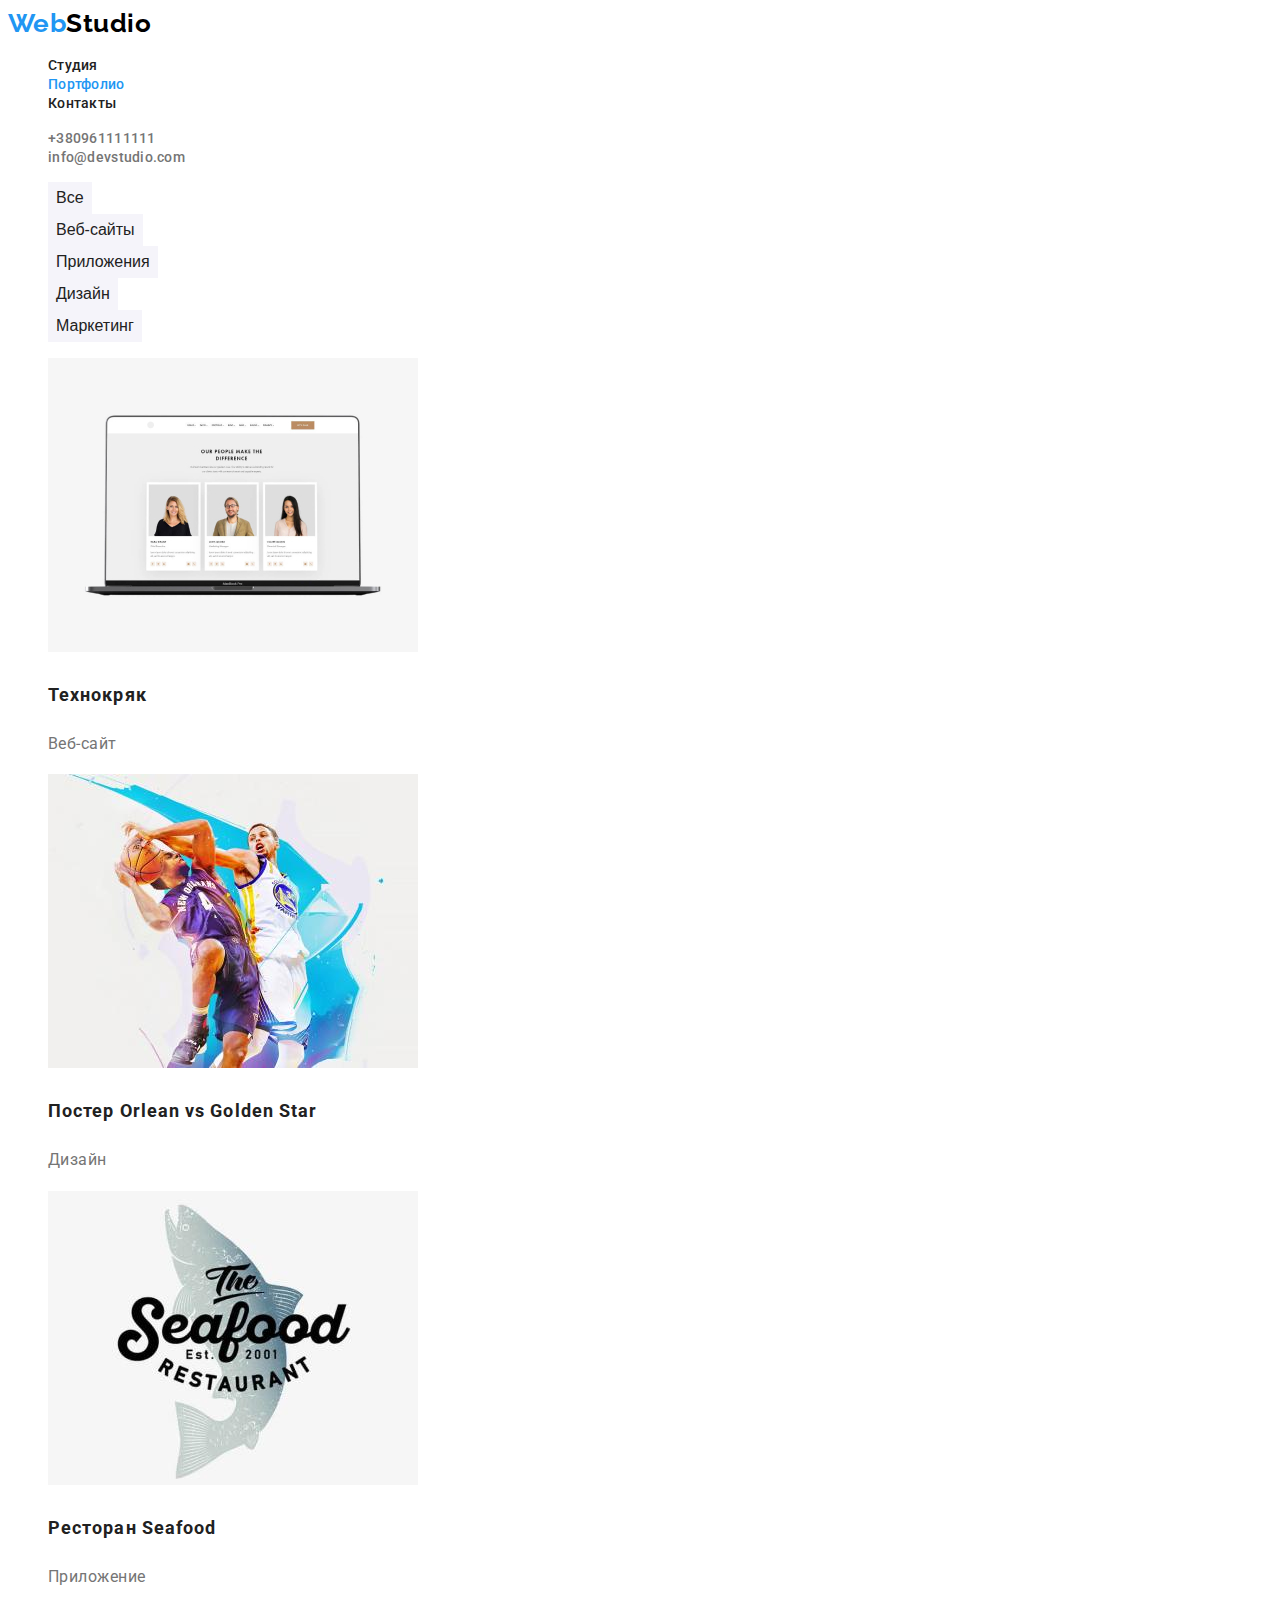
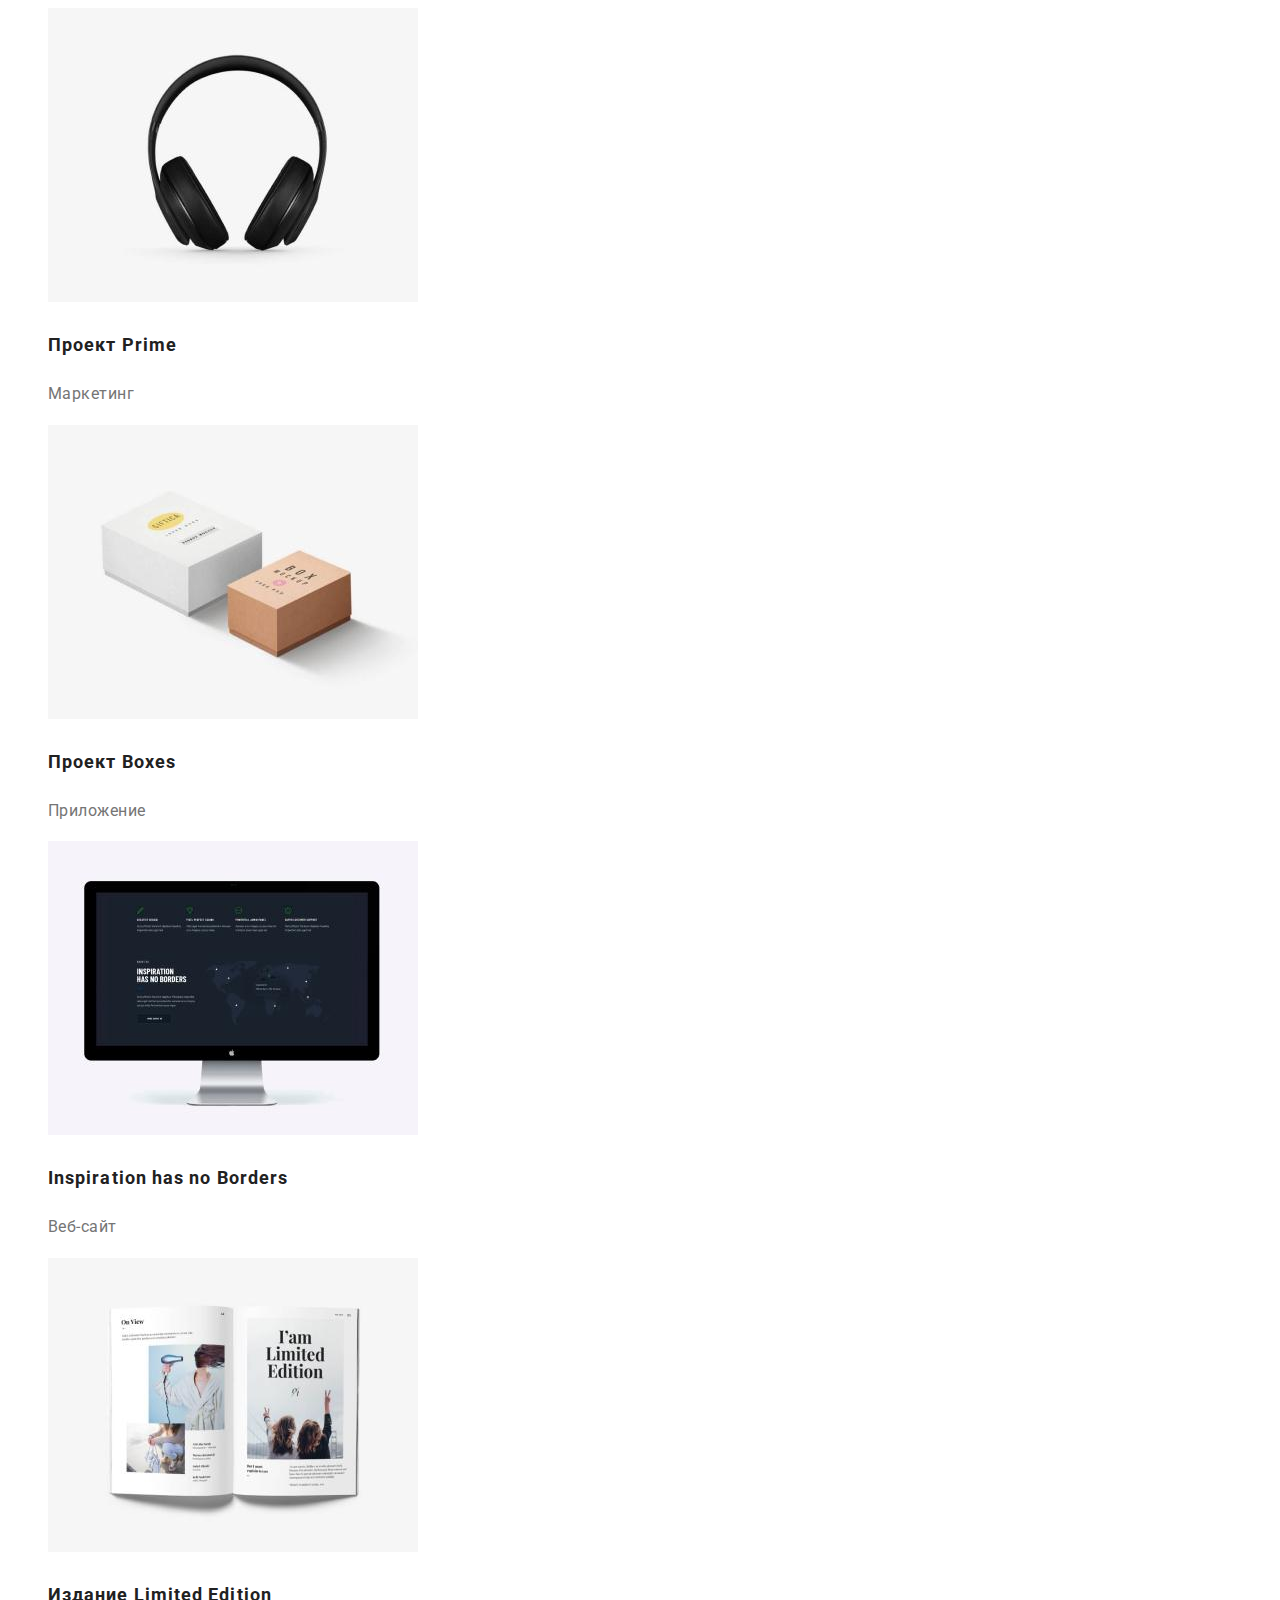
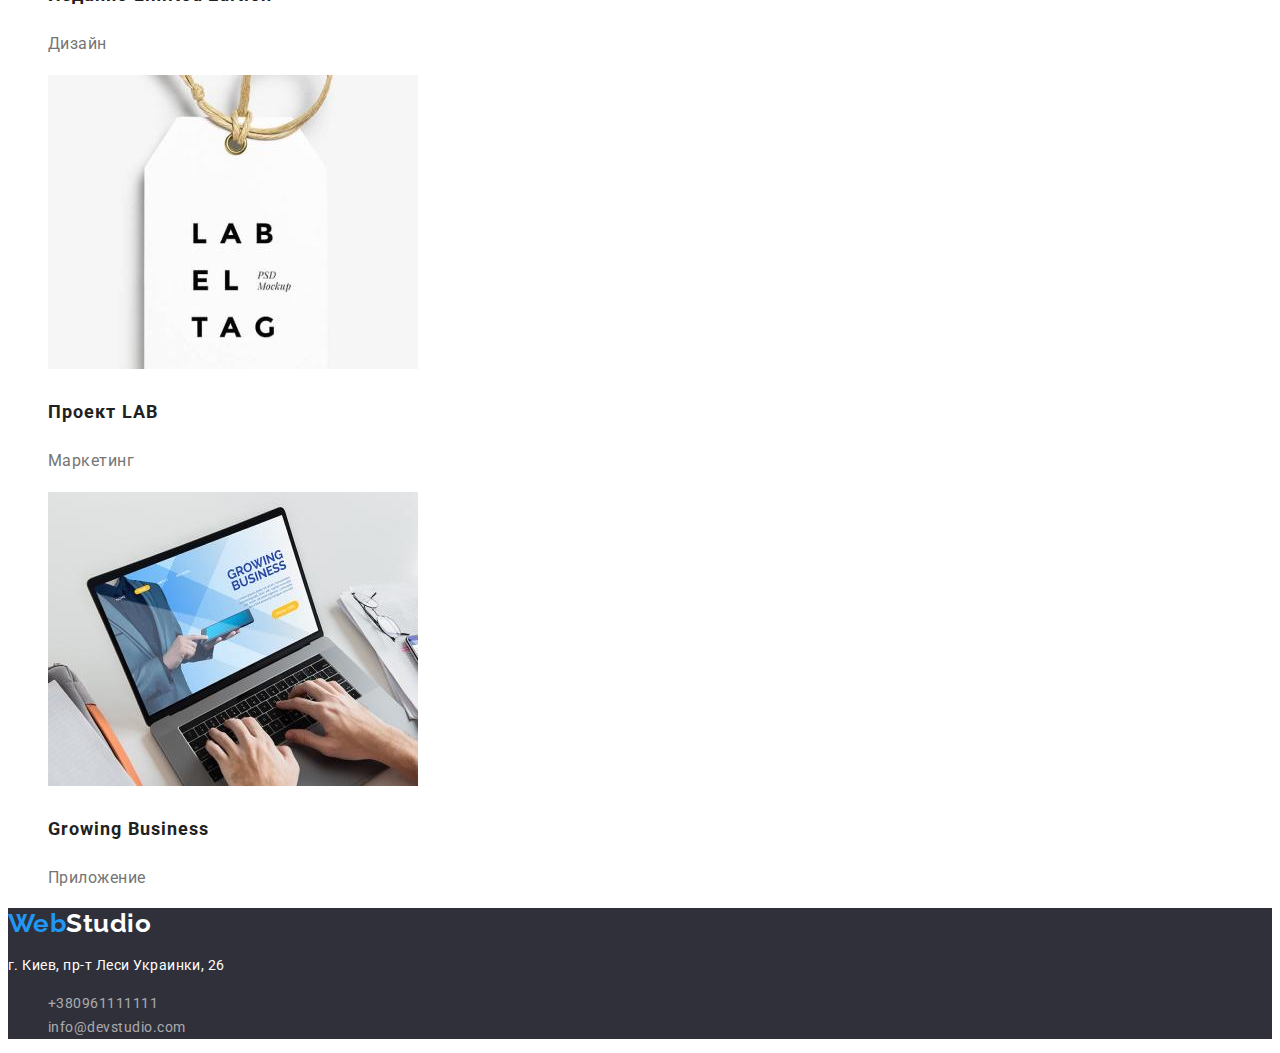
==== portfolio.html @ bb4742ef "Добавляет разметку и стили" ====
<!DOCTYPE html>
<html lang="ru">

<head>
    <meta charset="UTF-8">
    <meta http-equiv="X-UA-Compatible" content="IE=edge">
    <meta name="viewport" content="width=device-width, initial-scale=1.0">
    <title>Portfolio</title>
    <link rel="stylesheet" href="./css/styles.css">
    <link href="https://fonts.googleapis.com/css2?family=Raleway:wght@700&family=Roboto:wght@400;500;700;900&display=swap"
        rel="stylesheet">
</head>

<body>
    <!-- Шапка сайта -->
<header>
    <nav>
        <a href="./index.html" class="logo">Web<span class="header-logo">Studio</span></a>

        <ul class="site-nav">
            <li><a href="./index.html" class="link">Студия</a></li>
            <li><a href="./portfolio.html" class="link current">Портфолио</a></li>
            <li><a href="" class="link">Контакты</a></li>
        </ul>
    </nav>

    <ul class="header-contacts">
        <li><a href="tel:+380961111111" class="link">+380961111111</a></li>
        <li><a href="mailto:info@devstudio.com" class="link">info@devstudio.com</a></li>
    </ul>
</header>

    <!-- Основной материал -->
    <main>
<section>
    <h1 class="section-title visually-hidden">Портфолио</h1>
    <!--Фильтр-->
    <ul>
        <li><button type="button" class="button">Все</button></li>
        <li><button type="button" class="button">Веб-сайты</button></li>
        <li><button type="button" class="button">Приложения</button></li>
        <li><button type="button" class="button">Дизайн</button></li>
        <li><button type="button" class="button">Маркетинг</button></li>
    </ul>

    <!--Карточки-->
    <ul class="cards">
        <li>
            <a href="">
                <img src="./images/portfolio/img1.jpg" alt="Сайт на мониторе" width="370" height="294">
                <h2 class="card-title">Технокряк</h2>
                <p>Веб-сайт</p>
             </a>
        </li>
        <li>
            <a href="">
                <img src="./images/portfolio/img2.jpg" alt="Постер с баскетболистами" width="370" height="294">
                <h2 class="card-title">Постер <span lang="en">Orlean vs Golden Star</span></h2>
                <p>Дизайн</p>
                </li>
            </a>                
        <li>
            <a href="">               
                <img src="./images/portfolio/img3.jpg" alt="Логотип ресторана" width="370" height="294">
                <h2 class="card-title">Ресторан <span lang="en">Seafood</span></h2>
                <p>Приложение</p>
            </a>         
        </li>
        <li>
            <a href="">              
                <img src="./images/portfolio/img4.jpg" alt="Наушники" width="370" height="294">
                <h2 class="card-title">Проект <span lang="en">Prime</span></h2>
                <p>Маркетинг</p>
            </a>              
        </li>
        <li>
            <a href="">              
                <img src="./images/portfolio/img5.jpg" alt="Упаковочные коробки" width="370" height="294">
                <h2 class="card-title">Проект <span lang="en">Boxes</span></h2>
                <p>Приложение</p>
            </a>              
        </li>
        <li>
            <a href="">              
                <img src="./images/portfolio/img6.jpg" alt="Монитор компьютера" width="370" height="294">
                <h2 class="card-title" lang="en">Inspiration has no Borders</h2>
                <p>Веб-сайт</p>
            </a>           
        </li>
        <li>
            <a href="">              
                <img src="./images/portfolio/img7.jpg" alt="Разворот журнала" width="370" height="294">
                <h2 class="card-title">Издание <span lang="en">Limited Edition</span></h2>
                <p>Дизайн</p>
            </a>       
        </li>
        <li>
            <a href="">             
                <img src="./images/portfolio/img8.jpg" alt="Ярлык" width="370" height="294">
                <h2 class="card-title">Проект <span lang="en">LAB</span></h2>
                <p>Маркетинг</p>
            </a>         
        </li>
        <li>
            <a href="">              
                <img src="./images/portfolio/img9.jpg" alt="Работа в приложении" width="370" height="294">
                <h2 class="card-title" lang="en">Growing Business</h2>
                <p>Приложение</p>
            </a>               
        </li>
    </ul>

</section>
    </main>

    <!-- Подвал -->
    <footer class="footer">
        <a href="./index.html" class="logo">Web<span class="footer-logo">Studio</span></a>
        <address class="home">
            <p>г. Киев, пр-т Леси Украинки, 26</p>
            <ul class="footer-contacts">
                <li><a href="tel:+380961111111" class="link">+380961111111</a></li>
                <li><a href="mailto:info@devstudio.com" class="link">info@devstudio.com</a></li>
            </ul>
        </address>
    </footer>
    </body>
    
    </html>
---- css/styles.css ----
:root {
  --primary-text-color: #757575;
  --title-text-color: #212121;
  --accent-color: #2196f3;
  --additional-bgc: #f5f4fa;
  --primary-bgc: #ffffff;
  --alternative-bgc: #2f303a;
}

/* цвет основного текста: #757575;*/
/* вторичный цвет текста: #212121; */
/* акцент #2196F3;*/
/* ссылки в футере: rgba(255, 255, 255, 0.6); */
/* фон героя и футера: #2F303A; */
/* фон команды: #F5F4FA; */

body {
  background-color: var(--primary-bgc);
  color: var(--primary-text-color);
  font-family: Roboto, sans-serif;
  letter-spacing: 0.03em;
}

ul {
  list-style: none;
}

.link {
  text-decoration: none;
}

address {
    font-style: normal;
}

.visually-hidden {
    position: absolute !important;
    clip: rect(1px 1px 1px 1px);
    clip: rect(1px 1px 1px 1px);
    padding: 0 !important;
    border: 0 !important;
    height: 1px !important;
    width: 1px !important;
    overflow: hidden;
}

/* Логотип */

.logo {
  color: var(--accent-color);
  font-family: Raleway, sans-serif;
  font-weight: 700;
  font-size: 26px;
  line-height: 1.2;
  text-decoration: none
}
.header-logo {
  color: #000000;
}
.footer-logo {
  color: #ffffff;
}

/*  Навигация по сайту */

.site-nav .link {
  color: var(--title-text-color);
  letter-spacing: 0.02em;
  font-weight: 500;
  font-size: 14px;
  line-height: 1.14;
}

.site-nav .link:hover,
.site-nav .link:focus {
  color: var(--accent-color);
}

.site-nav .link.current {
  color: var(--accent-color);
}

.header-contacts .link {
  color: var(--primary-text-color);
  letter-spacing: 0.02em;
  font-weight: 500;
  font-size: 14px;
  line-height: 1.14;
}

.header-contacts .link:hover,
.header-contacts .link:focus {
  color: var(--accent-color);
}

.section-title {
  color: var(--title-text-color);
  font-weight: 700;
  font-size: 36px;
  line-height: 1.16;
  text-align: center;
}

/* Герой */

.section-hero {
  background-color: var(--alternative-bgc);
  color: #ffffff;
}
.hero-title {
  color: #ffffff;
  letter-spacing: 0.06em;
  font-weight: 900;
  font-size: 44px;
  line-height: 1.36;
  text-align: center;
  text-transform: uppercase;
}

.order {
  background-color: var(--accent-color);
  color: var(--primary-bgc);
  letter-spacing: 0.06em;
  font-weight: 700;
  font-size: 16px;
  line-height: 1.8;
  text-align: center;
}

.order:hover,
.order:focus {
  background-color: #188ce8;
}

/* Особенности */
.part-title {
  color: var(--title-text-color);
  font-weight: 700;
  font-size: 14px;
  line-height: 1.14;
  text-transform: uppercase;
}
.section-features {
  font-size: 14px;
  line-height: 1.71;
}

/* Сотрудники */
.section-team {
  background-color: var(--additional-bgc);
  font-size: 16px;
  line-height: 1.18;
}
.team-title {
  color: var(--title-text-color);
  font-weight: 500;
  font-size: 16px;
}

/* Фильтр в Портфолио */
.button {
  background-color: var(--additional-bgc);
  color: var(--title-text-color);
  border-color: transparent;
  font-weight: 500;
  font-size: 16px;
  line-height: 1.62;
  cursor: pointer;
}

.button:hover,
.button:focus {
  background-color: var(--accent-color);
  color: var(--primary-bgc);
}

/* Карточки */

.cards a {
  color: var(--primary-text-color);
  font-size: 16px;
  line-height: 1.87;
   text-decoration: none
}

.card-title {
  color: var(--title-text-color);
  letter-spacing: 0.06em;
  font-weight: 700;
  font-size: 18px;
  line-height: 2;
}

/* Подвал */
.footer {
  background-color: var(--alternative-bgc);
  color: #ffffff;
}
.footer-contacts .link {
  color: rgba(255, 255, 255, 0.6);
}

.footer-contacts .link:hover,
.footer-contacts .link:focus {
  color: var(--accent-color);
}

.home {
  font-style: normal;
  font-size: 14px;
  line-height: 1.71;
}
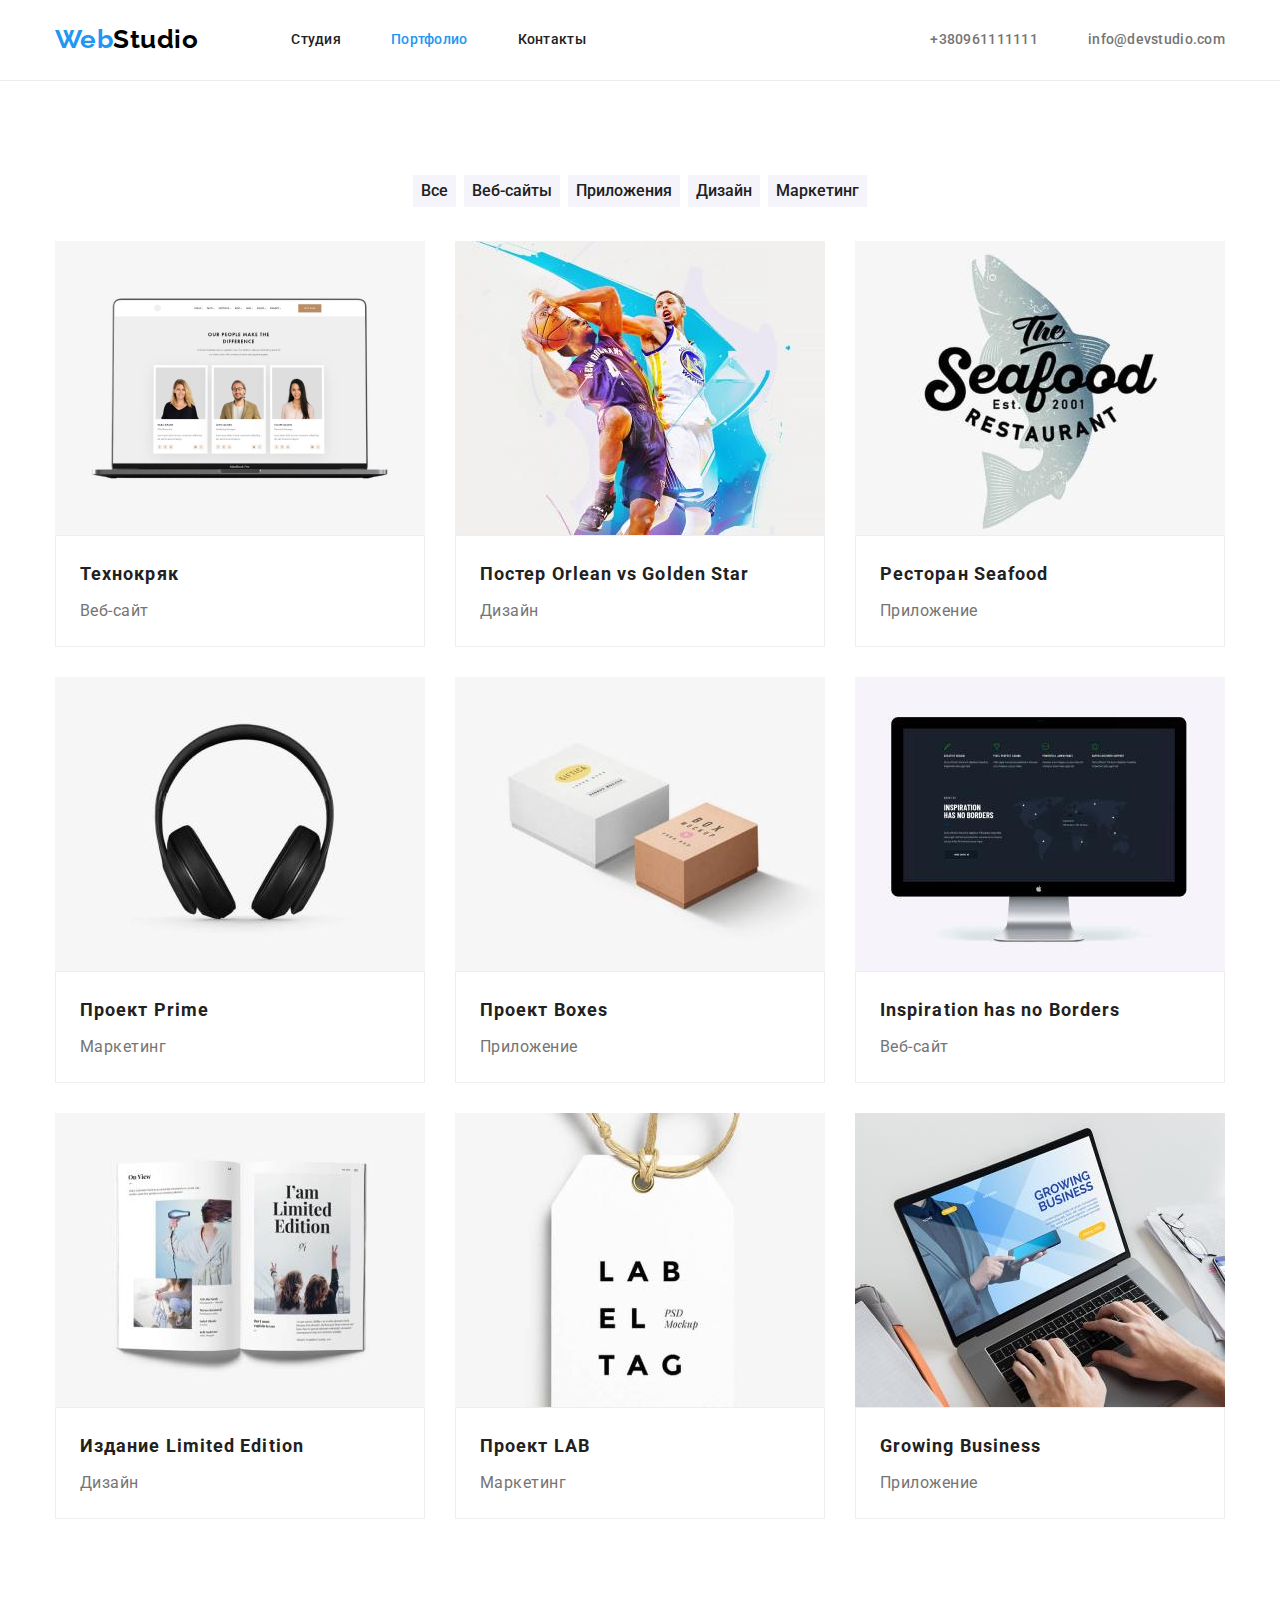
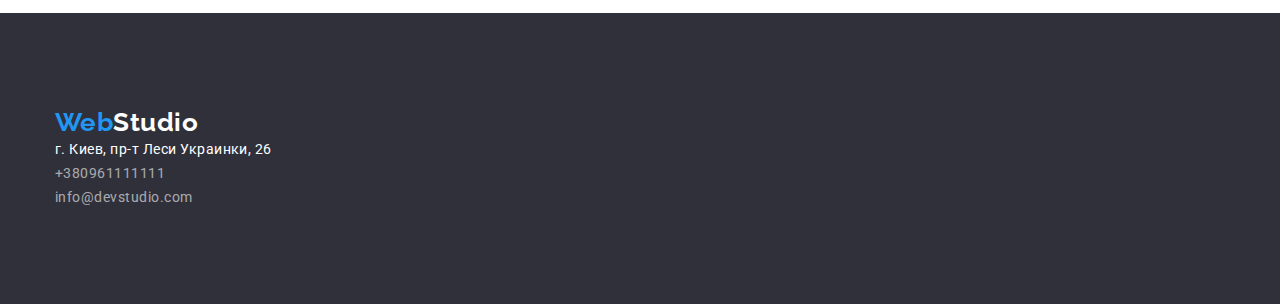
==== commit 9a08e19f: "Добавляет позиционирование" ====
--- a/portfolio.html
+++ b/portfolio.html
@@ -6,123 +6,149 @@
     <meta http-equiv="X-UA-Compatible" content="IE=edge">
     <meta name="viewport" content="width=device-width, initial-scale=1.0">
     <title>Portfolio</title>
-    <link rel="stylesheet" href="./css/styles.css">
     <link href="https://fonts.googleapis.com/css2?family=Raleway:wght@700&family=Roboto:wght@400;500;700;900&display=swap"
         rel="stylesheet">
+     <link rel="stylesheet" href="https://cdnjs.cloudflare.com/ajax/libs/modern-normalize/1.0.0/modern-normalize.min.css" />
+    <link rel="stylesheet" href="./css/styles.css">
 </head>
 
 <body>
     <!-- Шапка сайта -->
-<header>
-    <nav>
-        <a href="./index.html" class="logo">Web<span class="header-logo">Studio</span></a>
+<header class="page-header">
+    <div class="main-nav">
+        <nav class="site-nav">
+            <a href="./index.html" class="logo">Web<span class="header-logo">Studio</span></a>
 
-        <ul class="site-nav">
-            <li><a href="./index.html" class="link">Студия</a></li>
-            <li><a href="./portfolio.html" class="link current">Портфолио</a></li>
-            <li><a href="" class="link">Контакты</a></li>
+            <ul class="list site-nav">
+                <li class="item"><a href="./index.html" class="link">Студия</a></li>
+                <li class="item"><a href="./portfolio.html" class="link current">Портфолио</a></li>
+                <li class="item"><a href="" class="link">Контакты</a></li>
+            </ul>
+        </nav>
+
+        <ul class="list header-contacts">
+            <li class="item"><a href="tel:+380961111111" class="link">+380961111111</a></li>
+            <li class="item"><a href="mailto:info@devstudio.com" class="link">info@devstudio.com</a></li>
         </ul>
-    </nav>
-
-    <ul class="header-contacts">
-        <li><a href="tel:+380961111111" class="link">+380961111111</a></li>
-        <li><a href="mailto:info@devstudio.com" class="link">info@devstudio.com</a></li>
-    </ul>
+    </div>
 </header>
 
     <!-- Основной материал -->
     <main>
 <section>
+    <div class="conteiner portfolio">
     <h1 class="section-title visually-hidden">Портфолио</h1>
     <!--Фильтр-->
-    <ul>
-        <li><button type="button" class="button">Все</button></li>
-        <li><button type="button" class="button">Веб-сайты</button></li>
-        <li><button type="button" class="button">Приложения</button></li>
-        <li><button type="button" class="button">Дизайн</button></li>
-        <li><button type="button" class="button">Маркетинг</button></li>
+    <div class="filtrs">
+    <ul class="filtrs-list">
+        <li class="item"><button type="button" class="button">Все</button></li>
+        <li class="item"><button type="button" class="button">Веб-сайты</button></li>
+        <li class="item"><button type="button" class="button">Приложения</button></li>
+        <li class="item"><button type="button" class="button">Дизайн</button></li>
+        <li class="item"><button type="button" class="button">Маркетинг</button></li>
     </ul>
+    </div>
 
     <!--Карточки-->
     <ul class="cards">
-        <li>
+        <li class="item">
             <a href="">
                 <img src="./images/portfolio/img1.jpg" alt="Сайт на мониторе" width="370" height="294">
+                <div class="description">
                 <h2 class="card-title">Технокряк</h2>
                 <p>Веб-сайт</p>
+                </div>
              </a>
         </li>
-        <li>
+        <li class="item">
             <a href="">
                 <img src="./images/portfolio/img2.jpg" alt="Постер с баскетболистами" width="370" height="294">
+                <div class="description">
                 <h2 class="card-title">Постер <span lang="en">Orlean vs Golden Star</span></h2>
                 <p>Дизайн</p>
-                </li>
-            </a>                
-        <li>
+                </div>
+            </a>  
+        </li>
+        <li class="item">
             <a href="">               
                 <img src="./images/portfolio/img3.jpg" alt="Логотип ресторана" width="370" height="294">
+                <div class="description">
                 <h2 class="card-title">Ресторан <span lang="en">Seafood</span></h2>
                 <p>Приложение</p>
+                </div>
             </a>         
         </li>
-        <li>
+        <li class="item">
             <a href="">              
                 <img src="./images/portfolio/img4.jpg" alt="Наушники" width="370" height="294">
+                <div class="description">
                 <h2 class="card-title">Проект <span lang="en">Prime</span></h2>
                 <p>Маркетинг</p>
+                </div>
             </a>              
         </li>
-        <li>
+        <li class="item">
             <a href="">              
                 <img src="./images/portfolio/img5.jpg" alt="Упаковочные коробки" width="370" height="294">
+                <div class="description">
                 <h2 class="card-title">Проект <span lang="en">Boxes</span></h2>
                 <p>Приложение</p>
+                </div>
             </a>              
         </li>
-        <li>
+        <li class="item">
             <a href="">              
                 <img src="./images/portfolio/img6.jpg" alt="Монитор компьютера" width="370" height="294">
+                <div class="description">
                 <h2 class="card-title" lang="en">Inspiration has no Borders</h2>
                 <p>Веб-сайт</p>
+                </div>
             </a>           
         </li>
-        <li>
+        <li class="item">
             <a href="">              
                 <img src="./images/portfolio/img7.jpg" alt="Разворот журнала" width="370" height="294">
+                <div class="description">
                 <h2 class="card-title">Издание <span lang="en">Limited Edition</span></h2>
                 <p>Дизайн</p>
+                </div>
             </a>       
         </li>
-        <li>
+        <li class="item">
             <a href="">             
                 <img src="./images/portfolio/img8.jpg" alt="Ярлык" width="370" height="294">
+                <div class="description">
                 <h2 class="card-title">Проект <span lang="en">LAB</span></h2>
                 <p>Маркетинг</p>
+                </div>
             </a>         
         </li>
-        <li>
+        <li class="item">
             <a href="">              
                 <img src="./images/portfolio/img9.jpg" alt="Работа в приложении" width="370" height="294">
+                <div class="description">
                 <h2 class="card-title" lang="en">Growing Business</h2>
                 <p>Приложение</p>
+                </div>
             </a>               
         </li>
     </ul>
-
+</div>
 </section>
     </main>
 
     <!-- Подвал -->
     <footer class="footer">
-        <a href="./index.html" class="logo">Web<span class="footer-logo">Studio</span></a>
-        <address class="home">
-            <p>г. Киев, пр-т Леси Украинки, 26</p>
-            <ul class="footer-contacts">
-                <li><a href="tel:+380961111111" class="link">+380961111111</a></li>
-                <li><a href="mailto:info@devstudio.com" class="link">info@devstudio.com</a></li>
-            </ul>
-        </address>
+        <div class="conteiner">
+            <a href="./index.html" class="logo">Web<span class="footer-logo">Studio</span></a>
+            <address class="home">
+                <p>г. Киев, пр-т Леси Украинки, 26</p>
+                <ul class="footer-contacts">
+                    <li><a href="tel:+380961111111" class="link">+380961111111</a></li>
+                    <li><a href="mailto:info@devstudio.com" class="link">info@devstudio.com</a></li>
+                </ul>
+            </address>
+        </div>
     </footer>
     </body>
     
--- a/css/styles.css
+++ b/css/styles.css
@@ -1,18 +1,19 @@
-:root {
-  --primary-text-color: #757575;
-  --title-text-color: #212121;
-  --accent-color: #2196f3;
-  --additional-bgc: #f5f4fa;
-  --primary-bgc: #ffffff;
-  --alternative-bgc: #2f303a;
-}
-
-/* цвет основного текста: #757575;*/
-/* вторичный цвет текста: #212121; */
-/* акцент #2196F3;*/
-/* ссылки в футере: rgba(255, 255, 255, 0.6); */
-/* фон героя и футера: #2F303A; */
-/* фон команды: #F5F4FA; */
+/* Утилиты */
+html {
+  box-sizing: border-box;
+}
+
+*,
+*::after,
+*::before {
+  box-sizing: inherit;
+}
+
+img {
+  display: block;
+  max-width: 100%;
+  height: auto;
+}
 
 body {
   background-color: var(--primary-bgc);
@@ -23,6 +24,13 @@
 
 ul {
   list-style: none;
+  padding: 0;
+  margin: 0;
+}
+
+p{
+  padding: 0;
+  margin: 0;
 }
 
 .link {
@@ -44,9 +52,41 @@
     overflow: hidden;
 }
 
+h3 {
+  margin: 0px;
+}
+
+/* цвет основного текста: #757575;*/
+/* вторичный цвет текста: #212121; */
+/* акцент #2196F3;*/
+/* ссылки в футере: rgba(255, 255, 255, 0.6); */
+/* фон героя и футера: #2F303A; */
+/* фон команды: #F5F4FA; */
+
+:root {
+  --primary-text-color: #757575;
+  --title-text-color: #212121;
+  --accent-color: #2196f3;
+  --additional-bgc: #f5f4fa;
+  --primary-bgc: #ffffff;
+  --alternative-bgc: #2f303a;
+}
+
+.conteiner {
+  width: 1200px;
+  margin-left: auto;
+  margin-right: auto;
+  padding-left: 15px;
+  padding-right: 15px;
+  padding-top: 94px;
+  padding-bottom: 94px;
+}
+
 /* Логотип */
 
 .logo {
+margin-right: 93px;
+
   color: var(--accent-color);
   font-family: Raleway, sans-serif;
   font-weight: 700;
@@ -63,7 +103,26 @@
 
 /*  Навигация по сайту */
 
-.site-nav .link {
+.page-header {
+  border-bottom: 1px solid #ececec;
+}
+
+.main-nav {
+  display: flex;
+  justify-content: space-between;
+  width: 1200px;
+  margin-left: auto;
+  margin-right: auto;
+  padding-left: 15px;
+  padding-right: 15px;
+}
+
+.site-nav .link,
+.header-contacts .link {
+  display: block;
+  padding-top: 32px;
+  padding-bottom: 32px;
+
   color: var(--title-text-color);
   letter-spacing: 0.02em;
   font-weight: 500;
@@ -71,6 +130,10 @@
   line-height: 1.14;
 }
 
+.header-contacts .link {
+  color: var(--primary-text-color);
+}
+
 .site-nav .link:hover,
 .site-nav .link:focus {
   color: var(--accent-color);
@@ -80,17 +143,23 @@
   color: var(--accent-color);
 }
 
-.header-contacts .link {
-  color: var(--primary-text-color);
-  letter-spacing: 0.02em;
-  font-weight: 500;
-  font-size: 14px;
-  line-height: 1.14;
-}
-
 .header-contacts .link:hover,
 .header-contacts .link:focus {
   color: var(--accent-color);
+}
+
+.site-nav,
+.header-contacts {
+  display: flex;
+  align-items: center;
+}
+
+.site-nav .item:not(:last-child) {
+  margin-right: 50px;
+}
+
+.header-contacts .item + .item {
+  margin-left: 50px;
 }
 
 .section-title {
@@ -99,6 +168,8 @@
   font-size: 36px;
   line-height: 1.16;
   text-align: center;
+  margin-top: 0px;
+  margin-bottom: 50px;
 }
 
 /* Герой */
@@ -106,6 +177,9 @@
 .section-hero {
   background-color: var(--alternative-bgc);
   color: #ffffff;
+  /* height: 600px;
+  padding: 200px; */
+  text-align: center;
 }
 .hero-title {
   color: #ffffff;
@@ -113,8 +187,9 @@
   font-weight: 900;
   font-size: 44px;
   line-height: 1.36;
-  text-align: center;
   text-transform: uppercase;
+  margin-top: 0;
+  margin-bottom: 30px;
 }
 
 .order {
@@ -125,6 +200,13 @@
   font-size: 16px;
   line-height: 1.8;
   text-align: center;
+
+  display: inline-block;
+  min-width: 200px;
+  height: 50px;
+  padding: 10px;
+  border-radius: 4px;
+  border: 0;
 }
 
 .order:hover,
@@ -134,17 +216,44 @@
 
 /* Особенности */
 .part-title {
+  margin-top: 0px;
+  margin-bottom: 10px;
+
   color: var(--title-text-color);
   font-weight: 700;
   font-size: 14px;
   line-height: 1.14;
   text-transform: uppercase;
+  
 }
 .section-features {
   font-size: 14px;
   line-height: 1.71;
 }
 
+.section-features .conteiner {
+  padding-bottom: 0px;
+}
+
+.features-list {
+  display: flex;
+}
+
+.features-list .item:not(:last-child) {
+  margin-right: 30px;
+}
+
+/* Деятельность */
+
+.gallery-list {
+  display: flex;
+  justify-content: center;
+}
+
+.gallery-list .item:not(:last-child) {
+  margin-right: 30px;
+}
+
 /* Сотрудники */
 .section-team {
   background-color: var(--additional-bgc);
@@ -152,12 +261,43 @@
   line-height: 1.18;
 }
 .team-title {
+  margin-bottom: 10px;
   color: var(--title-text-color);
   font-weight: 500;
   font-size: 16px;
 }
 
+.team-list .item {
+  background-color: var(--primary-bgc);
+  border-radius: 0px 0px 4px 4px;
+}
+
+.team-list .item .description {
+  text-align: center;
+  padding-top: 30px;
+  padding-bottom: 30px;
+}
+
+.team-list {
+  display: flex;
+  justify-content: center;
+}
+
+.team-list .item:not(:last-child) {
+  margin-right: 30px;
+}
+
 /* Фильтр в Портфолио */
+.filtrs-list {
+  display: flex;
+  justify-content: center;
+  margin-bottom: 34px;
+}
+
+.filtrs-list .item + .item {
+  margin-left: 8px;
+}
+
 .button {
   background-color: var(--additional-bgc);
   color: var(--title-text-color);
@@ -175,12 +315,15 @@
 }
 
 /* Карточки */
+.conteiner.portfolio {
+  /* background-color: teal; */
+}
 
 .cards a {
   color: var(--primary-text-color);
   font-size: 16px;
   line-height: 1.87;
-   text-decoration: none
+  text-decoration: none
 }
 
 .card-title {
@@ -189,6 +332,31 @@
   font-weight: 700;
   font-size: 18px;
   line-height: 2;
+  margin-top: 0px;
+  margin-bottom: 4px;
+}
+
+.cards {
+  display: flex;
+  flex-wrap: wrap;
+}
+
+.cards .item {
+  /* background-color: thistle; */
+  margin-right: 30px;
+  margin-bottom: 30px;
+}
+.cards .item:nth-last-child(-n + 3) {
+  margin-bottom: 0px;
+}
+
+.cards .item:nth-child(3n) {
+  margin-right: 0px;
+}
+
+.cards .item .description {
+  padding: 20px 24px;
+  border: 1px solid #EEEEEE;
 }
 
 /* Подвал */
@@ -210,3 +378,21 @@
   font-size: 14px;
   line-height: 1.71;
 }
+
+.footer-conteiner {
+  width: 1200px;
+  margin-left: auto;
+  margin-right: auto;
+  padding-left: 15px;
+  padding-right: 15px;
+  padding-top: 60px;
+  padding-bottom: 60px;
+}
+
+.footer-conteiner .logo {
+  display: block;
+  margin-bottom: 20px;
+}
+.footer-contacts .item {
+  margin-top: 9px;
+}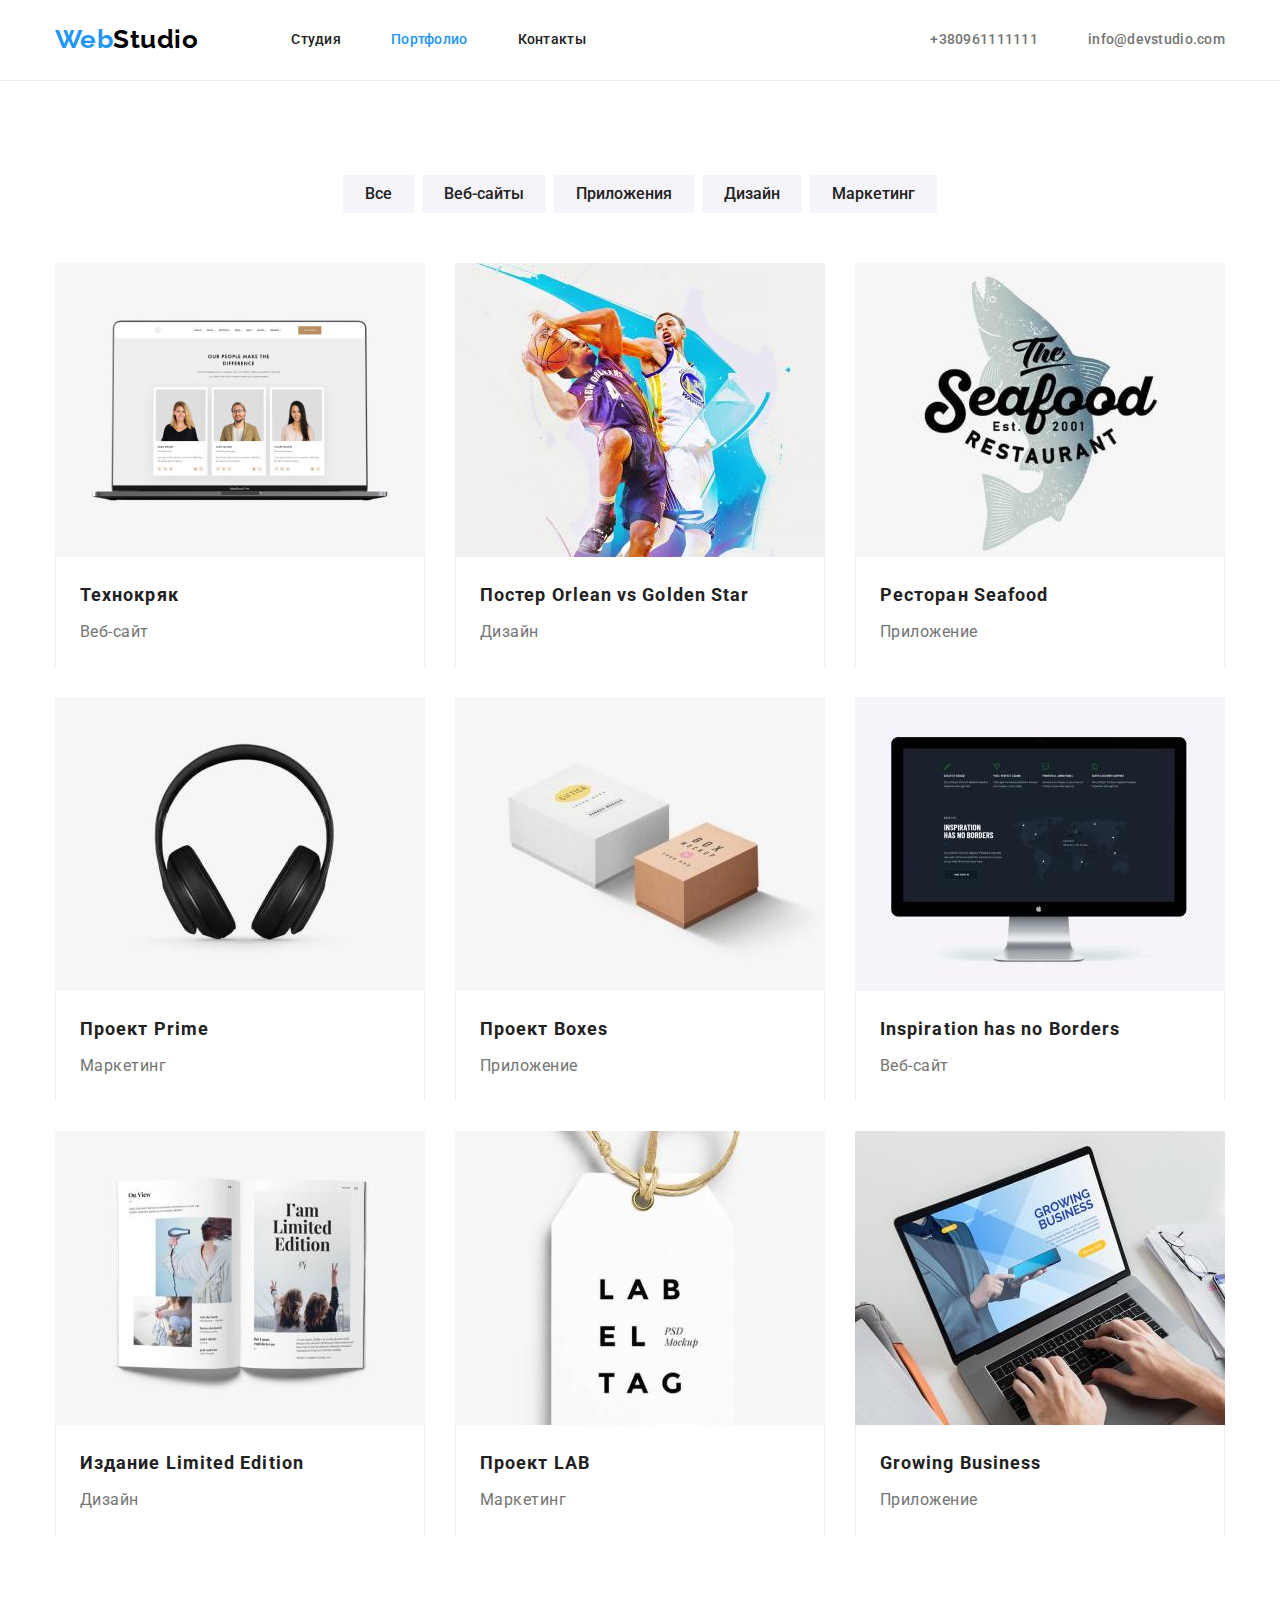
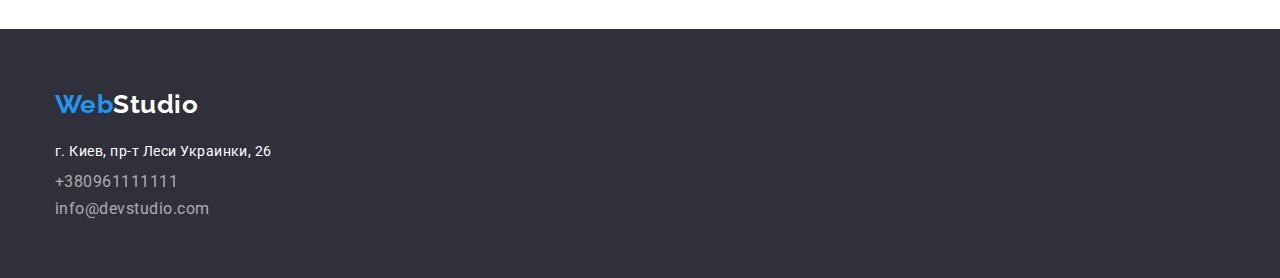
==== commit 7d551afd: "Вносит правки" ====
--- a/portfolio.html
+++ b/portfolio.html
@@ -34,9 +34,9 @@
 </header>
 
     <!-- Основной материал -->
-    <main>
-<section>
-    <div class="conteiner portfolio">
+<main>
+    <section class="section">
+    <div class="conteiner">
     <h1 class="section-title visually-hidden">Портфолио</h1>
     <!--Фильтр-->
     <div class="filtrs">
@@ -138,14 +138,14 @@
     </main>
 
     <!-- Подвал -->
-    <footer class="footer">
+    <footer class="section-footer">
         <div class="conteiner">
             <a href="./index.html" class="logo">Web<span class="footer-logo">Studio</span></a>
-            <address class="home">
-                <p>г. Киев, пр-т Леси Украинки, 26</p>
+            <address>
+                <p class="text">г. Киев, пр-т Леси Украинки, 26</p>
                 <ul class="footer-contacts">
-                    <li><a href="tel:+380961111111" class="link">+380961111111</a></li>
-                    <li><a href="mailto:info@devstudio.com" class="link">info@devstudio.com</a></li>
+                    <li class="item"><a href="tel:+380961111111" class="link">+380961111111</a></li>
+                    <li class="item"><a href="mailto:info@devstudio.com" class="link">info@devstudio.com</a></li>
                 </ul>
             </address>
         </div>
--- a/css/styles.css
+++ b/css/styles.css
@@ -28,7 +28,7 @@
   margin: 0;
 }
 
-p{
+p {
   padding: 0;
   margin: 0;
 }
@@ -38,18 +38,18 @@
 }
 
 address {
-    font-style: normal;
+  font-style: normal;
 }
 
 .visually-hidden {
-    position: absolute !important;
-    clip: rect(1px 1px 1px 1px);
-    clip: rect(1px 1px 1px 1px);
-    padding: 0 !important;
-    border: 0 !important;
-    height: 1px !important;
-    width: 1px !important;
-    overflow: hidden;
+  position: absolute !important;
+  clip: rect(1px 1px 1px 1px);
+  clip: rect(1px 1px 1px 1px);
+  padding: 0 !important;
+  border: 0 !important;
+  height: 1px !important;
+  width: 1px !important;
+  overflow: hidden;
 }
 
 h3 {
@@ -78,6 +78,9 @@
   margin-right: auto;
   padding-left: 15px;
   padding-right: 15px;
+}
+
+.section {
   padding-top: 94px;
   padding-bottom: 94px;
 }
@@ -85,14 +88,14 @@
 /* Логотип */
 
 .logo {
-margin-right: 93px;
+  margin-right: 93px;
 
   color: var(--accent-color);
   font-family: Raleway, sans-serif;
   font-weight: 700;
   font-size: 26px;
   line-height: 1.2;
-  text-decoration: none
+  text-decoration: none;
 }
 .header-logo {
   color: #000000;
@@ -177,8 +180,8 @@
 .section-hero {
   background-color: var(--alternative-bgc);
   color: #ffffff;
-  /* height: 600px;
-  padding: 200px; */
+
+  padding: 200px;
   text-align: center;
 }
 .hero-title {
@@ -224,19 +227,19 @@
   font-size: 14px;
   line-height: 1.14;
   text-transform: uppercase;
-  
-}
-.section-features {
+}
+
+.features-list .text {
   font-size: 14px;
   line-height: 1.71;
 }
 
-.section-features .conteiner {
-  padding-bottom: 0px;
-}
-
 .features-list {
   display: flex;
+}
+
+.features-list .item {
+  min-width: 270px;
 }
 
 .features-list .item:not(:last-child) {
@@ -244,6 +247,9 @@
 }
 
 /* Деятельность */
+.section-gallery {
+  padding-top: 0px;
+}
 
 .gallery-list {
   display: flex;
@@ -252,14 +258,17 @@
 
 .gallery-list .item:not(:last-child) {
   margin-right: 30px;
+}
+
+img {
+  max-width: 100%;
 }
 
 /* Сотрудники */
 .section-team {
   background-color: var(--additional-bgc);
-  font-size: 16px;
-  line-height: 1.18;
-}
+}
+
 .team-title {
   margin-bottom: 10px;
   color: var(--title-text-color);
@@ -270,6 +279,11 @@
 .team-list .item {
   background-color: var(--primary-bgc);
   border-radius: 0px 0px 4px 4px;
+}
+
+.team-list .text {
+  font-size: 16px;
+  line-height: 1.18;
 }
 
 .team-list .item .description {
@@ -291,7 +305,7 @@
 .filtrs-list {
   display: flex;
   justify-content: center;
-  margin-bottom: 34px;
+  margin-bottom: 50px;
 }
 
 .filtrs-list .item + .item {
@@ -299,9 +313,11 @@
 }
 
 .button {
+  padding: 6px 22px;
+
   background-color: var(--additional-bgc);
   color: var(--title-text-color);
-  border-color: transparent;
+  border: 0px;
   font-weight: 500;
   font-size: 16px;
   line-height: 1.62;
@@ -315,15 +331,15 @@
 }
 
 /* Карточки */
-.conteiner.portfolio {
-  /* background-color: teal; */
+.cards {
+  box-sizing: border-box;
 }
 
 .cards a {
   color: var(--primary-text-color);
   font-size: 16px;
   line-height: 1.87;
-  text-decoration: none
+  text-decoration: none;
 }
 
 .card-title {
@@ -342,7 +358,6 @@
 }
 
 .cards .item {
-  /* background-color: thistle; */
   margin-right: 30px;
   margin-bottom: 30px;
 }
@@ -356,14 +371,20 @@
 
 .cards .item .description {
   padding: 20px 24px;
-  border: 1px solid #EEEEEE;
+  border-top: 0px;
+  border-left: 1px solid #eeeeee;
+  border-right: 1px solid #eeeeee;
+  border-bottom;: 1px solid #eeeeee;
 }
 
 /* Подвал */
-.footer {
+.section-footer {
   background-color: var(--alternative-bgc);
   color: #ffffff;
-}
+  padding-top: 60px;
+  padding-bottom: 60px;
+}
+
 .footer-contacts .link {
   color: rgba(255, 255, 255, 0.6);
 }
@@ -373,26 +394,21 @@
   color: var(--accent-color);
 }
 
-.home {
-  font-style: normal;
+.section-footer .text {
   font-size: 14px;
   line-height: 1.71;
 }
 
-.footer-conteiner {
-  width: 1200px;
-  margin-left: auto;
-  margin-right: auto;
-  padding-left: 15px;
-  padding-right: 15px;
-  padding-top: 60px;
-  padding-bottom: 60px;
-}
-
-.footer-conteiner .logo {
+.section-footer .logo {
   display: block;
   margin-bottom: 20px;
-}
-.footer-contacts .item {
+  margin-right: 0px;
+}
+
+.footer-contacts .item:not(:last-child) {
+  margin-bottom: 9px;
+}
+
+.footer-contacts {
   margin-top: 9px;
-}+}
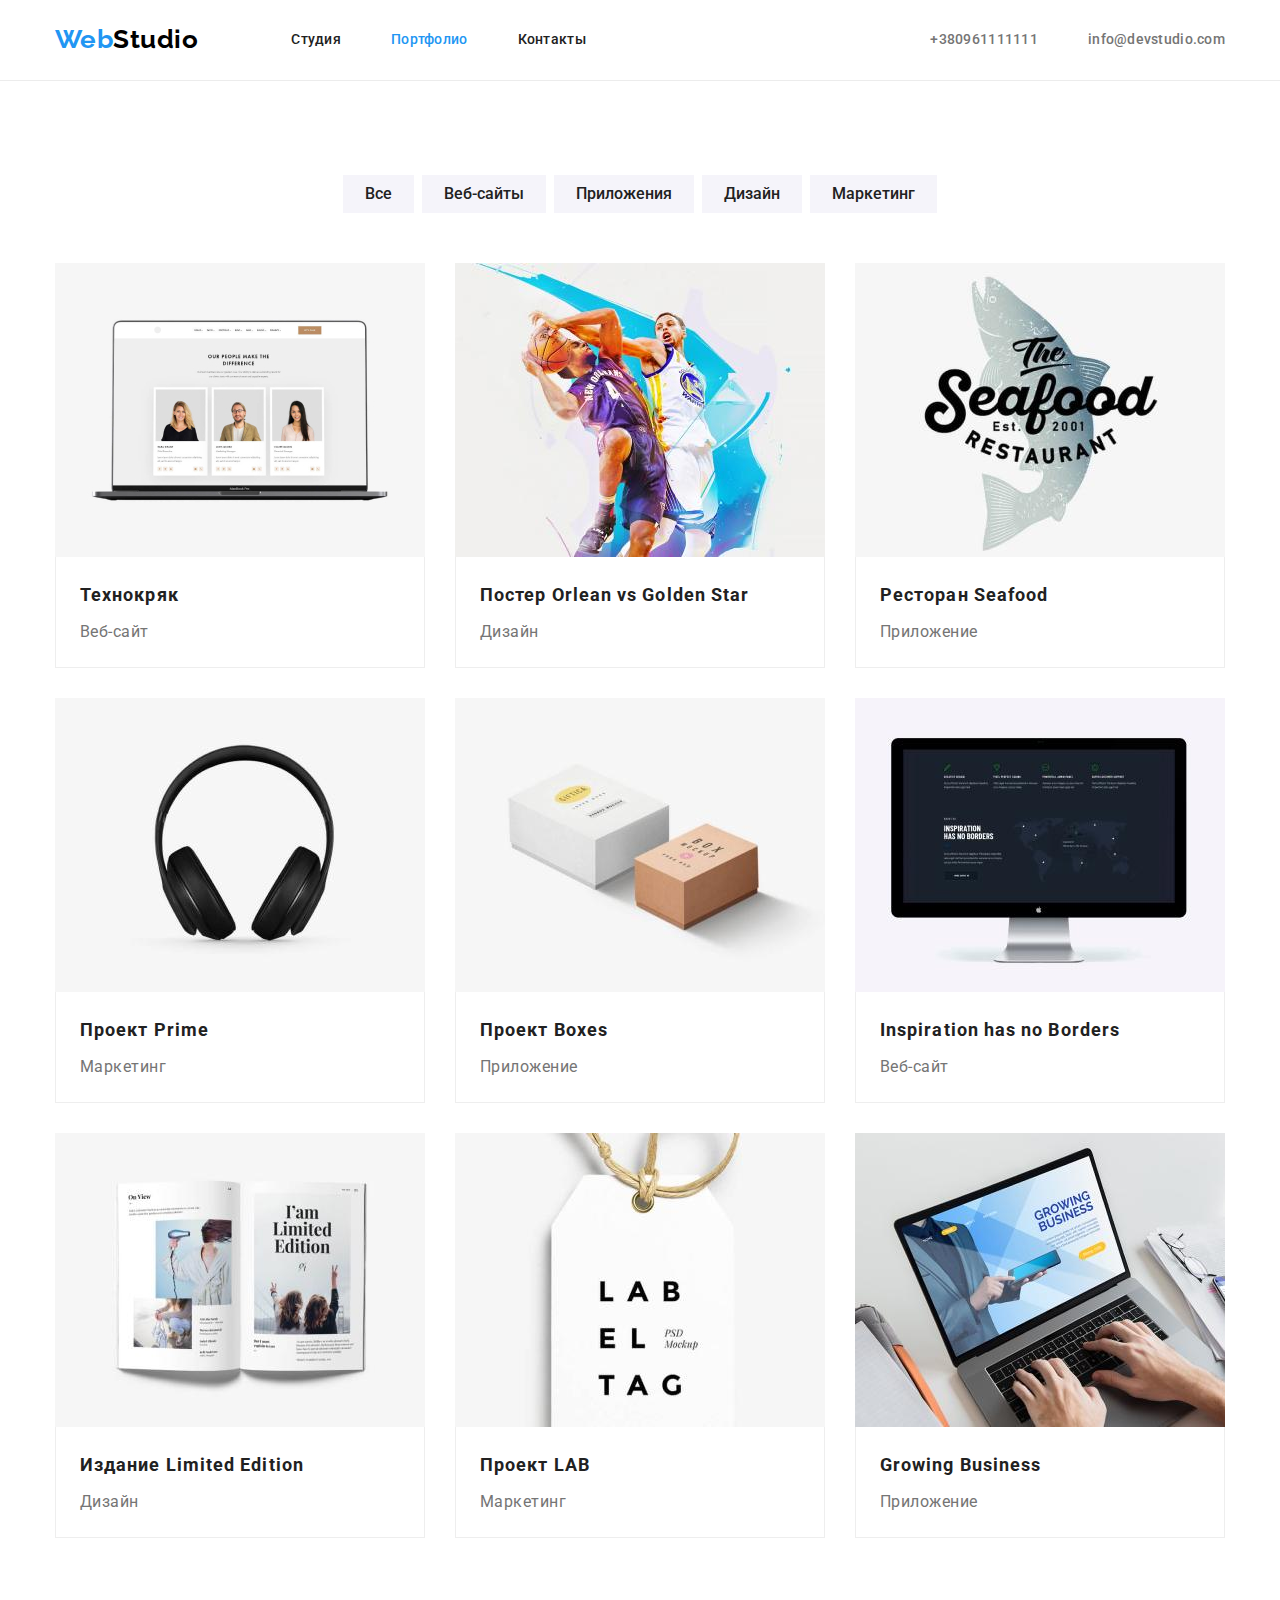
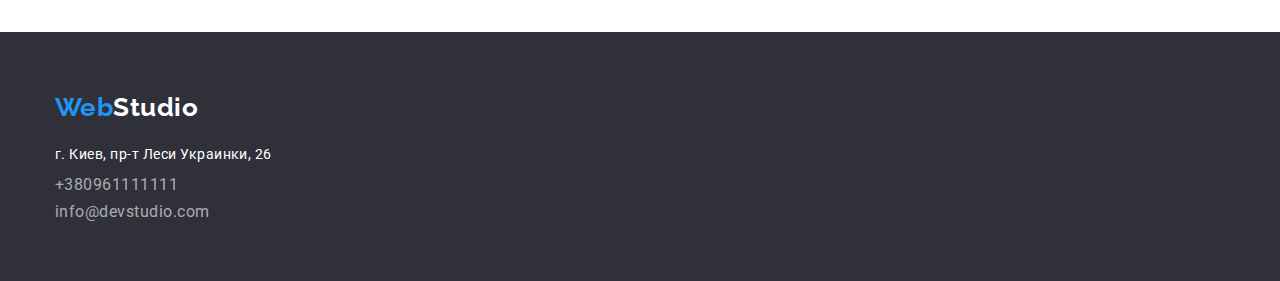
==== commit 81b53740: "Меняет ширину карточек в портфолио" ====
--- a/portfolio.html
+++ b/portfolio.html
@@ -50,83 +50,83 @@
     </div>
 
     <!--Карточки-->
-    <ul class="cards">
+    <ul class="card-set">
         <li class="item">
-            <a href="">
+            <a class="link" href="">
                 <img src="./images/portfolio/img1.jpg" alt="Сайт на мониторе" width="370" height="294">
-                <div class="description">
+                <div class="card-content">
                 <h2 class="card-title">Технокряк</h2>
                 <p>Веб-сайт</p>
                 </div>
              </a>
         </li>
         <li class="item">
-            <a href="">
+            <a class="link" href="">
                 <img src="./images/portfolio/img2.jpg" alt="Постер с баскетболистами" width="370" height="294">
-                <div class="description">
+                <div class="card-content">
                 <h2 class="card-title">Постер <span lang="en">Orlean vs Golden Star</span></h2>
                 <p>Дизайн</p>
                 </div>
             </a>  
         </li>
         <li class="item">
-            <a href="">               
+            <a class="link" href="">               
                 <img src="./images/portfolio/img3.jpg" alt="Логотип ресторана" width="370" height="294">
-                <div class="description">
+                <div class="card-content">
                 <h2 class="card-title">Ресторан <span lang="en">Seafood</span></h2>
                 <p>Приложение</p>
                 </div>
             </a>         
         </li>
         <li class="item">
-            <a href="">              
+            <a class="link" href="">              
                 <img src="./images/portfolio/img4.jpg" alt="Наушники" width="370" height="294">
-                <div class="description">
+                <div class="card-content">
                 <h2 class="card-title">Проект <span lang="en">Prime</span></h2>
                 <p>Маркетинг</p>
                 </div>
             </a>              
         </li>
         <li class="item">
-            <a href="">              
+            <a class="link" href="">              
                 <img src="./images/portfolio/img5.jpg" alt="Упаковочные коробки" width="370" height="294">
-                <div class="description">
+                <div class="card-content">
                 <h2 class="card-title">Проект <span lang="en">Boxes</span></h2>
                 <p>Приложение</p>
                 </div>
             </a>              
         </li>
         <li class="item">
-            <a href="">              
+            <a class="link" href="">              
                 <img src="./images/portfolio/img6.jpg" alt="Монитор компьютера" width="370" height="294">
-                <div class="description">
+                <div class="card-content">
                 <h2 class="card-title" lang="en">Inspiration has no Borders</h2>
                 <p>Веб-сайт</p>
                 </div>
             </a>           
         </li>
         <li class="item">
-            <a href="">              
+            <a class="link" href="">              
                 <img src="./images/portfolio/img7.jpg" alt="Разворот журнала" width="370" height="294">
-                <div class="description">
+                <div class="card-content">
                 <h2 class="card-title">Издание <span lang="en">Limited Edition</span></h2>
                 <p>Дизайн</p>
                 </div>
             </a>       
         </li>
         <li class="item">
-            <a href="">             
+            <a class="link" href="">             
                 <img src="./images/portfolio/img8.jpg" alt="Ярлык" width="370" height="294">
-                <div class="description">
+                <div class="card-content">
                 <h2 class="card-title">Проект <span lang="en">LAB</span></h2>
                 <p>Маркетинг</p>
                 </div>
             </a>         
         </li>
         <li class="item">
-            <a href="">              
+            <a class="link" href="">              
                 <img src="./images/portfolio/img9.jpg" alt="Работа в приложении" width="370" height="294">
-                <div class="description">
+                <div class="card-content">
                 <h2 class="card-title" lang="en">Growing Business</h2>
                 <p>Приложение</p>
                 </div>
--- a/css/styles.css
+++ b/css/styles.css
@@ -70,6 +70,7 @@
   --additional-bgc: #f5f4fa;
   --primary-bgc: #ffffff;
   --alternative-bgc: #2f303a;
+  --card-set-gap: 30px;
 }
 
 .conteiner {
@@ -331,15 +332,31 @@
 }
 
 /* Карточки */
-.cards {
-  box-sizing: border-box;
-}
-
-.cards a {
+.card-set {
+  display: flex;
+  flex-wrap: wrap;
+  padding: 0px;
+  margin: 0px;
+  margin-left: calc(-1 * var(--card-set-gap));
+  margin-top: calc(-1 * var(--card-set-gap));
+}
+
+.card-set > .item {
+  flex-basis: calc(100% / 3 - var(--card-set-gap));
+  margin-left: var(--card-set-gap);
+  margin-top: var(--card-set-gap);
+}
+
+.card-set .item .card-content {
+  padding: 20px 24px;
+  border-top: 0px;
+  border-left: 1px solid #eeeeee;
+  border-right: 1px solid #eeeeee;
+  border-bottom: 1px solid #eeeeee;
+
   color: var(--primary-text-color);
   font-size: 16px;
   line-height: 1.87;
-  text-decoration: none;
 }
 
 .card-title {
@@ -352,31 +369,6 @@
   margin-bottom: 4px;
 }
 
-.cards {
-  display: flex;
-  flex-wrap: wrap;
-}
-
-.cards .item {
-  margin-right: 30px;
-  margin-bottom: 30px;
-}
-.cards .item:nth-last-child(-n + 3) {
-  margin-bottom: 0px;
-}
-
-.cards .item:nth-child(3n) {
-  margin-right: 0px;
-}
-
-.cards .item .description {
-  padding: 20px 24px;
-  border-top: 0px;
-  border-left: 1px solid #eeeeee;
-  border-right: 1px solid #eeeeee;
-  border-bottom;: 1px solid #eeeeee;
-}
-
 /* Подвал */
 .section-footer {
   background-color: var(--alternative-bgc);
